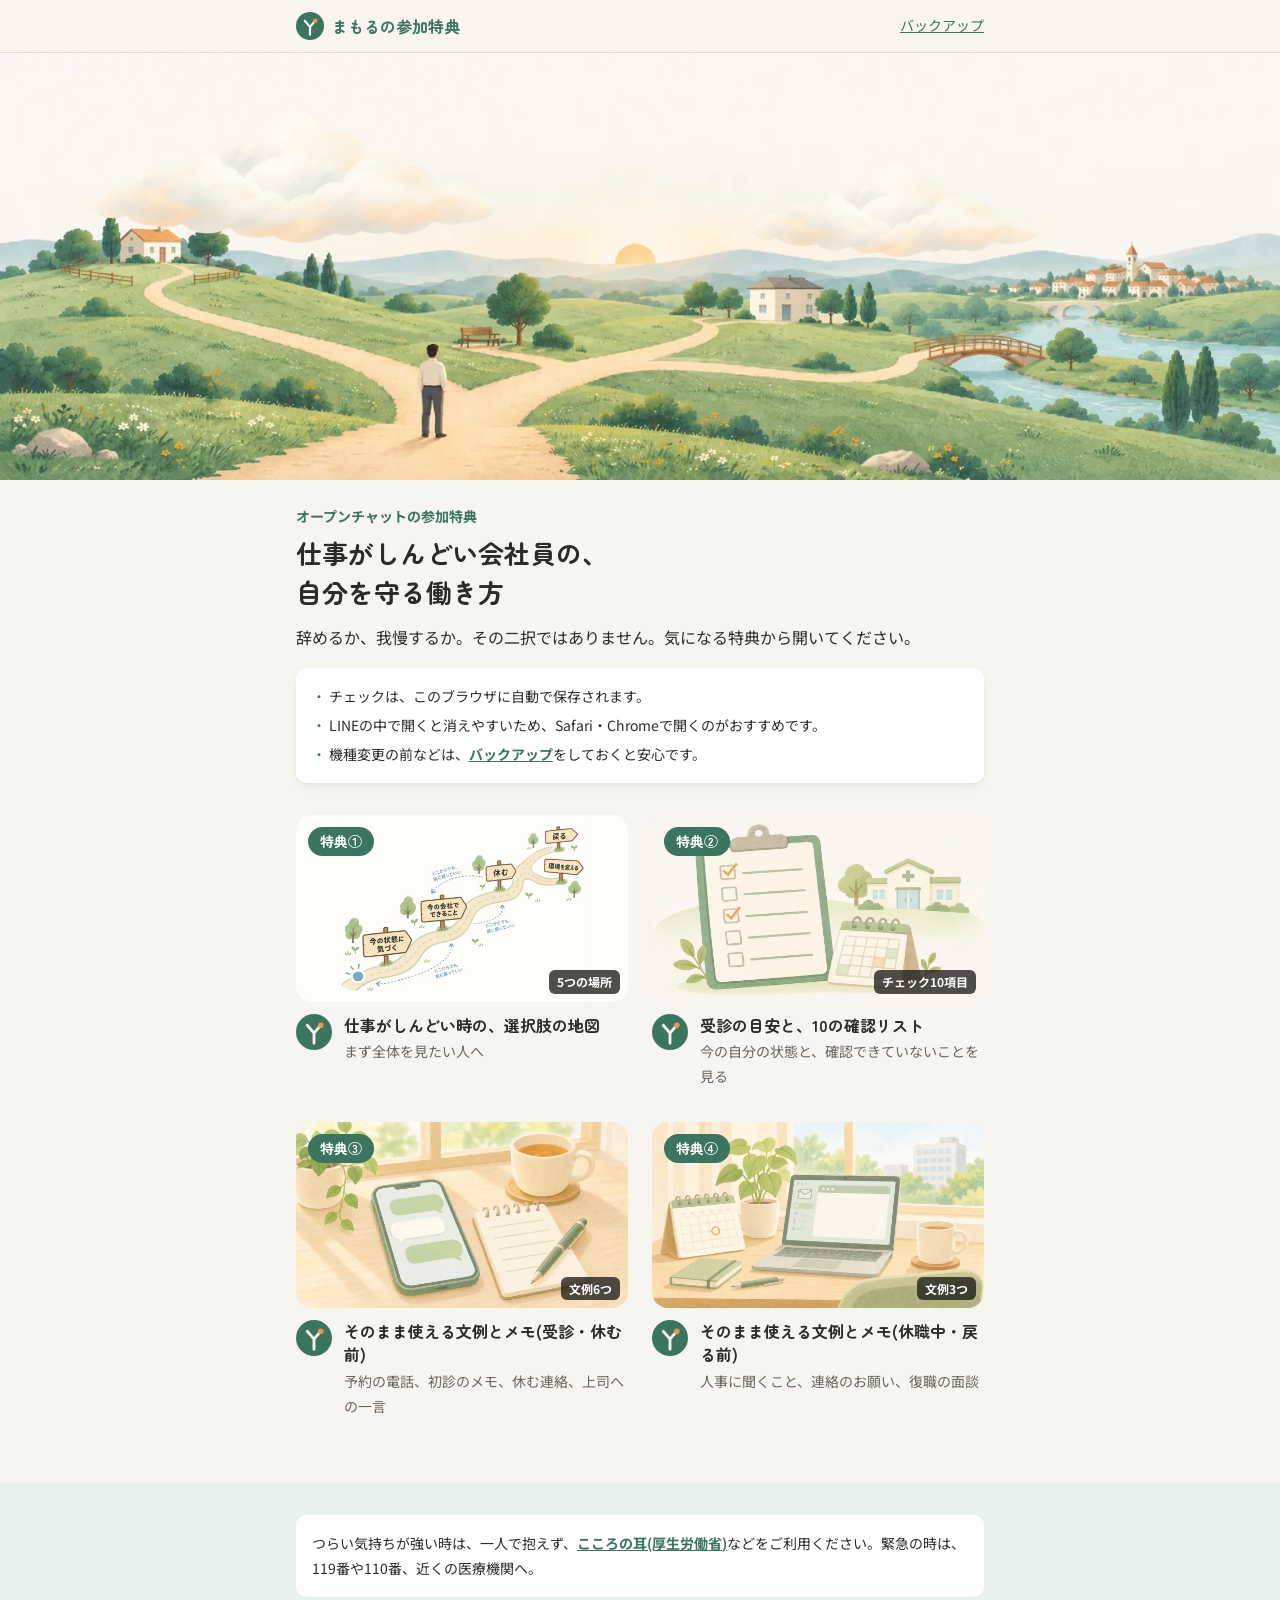
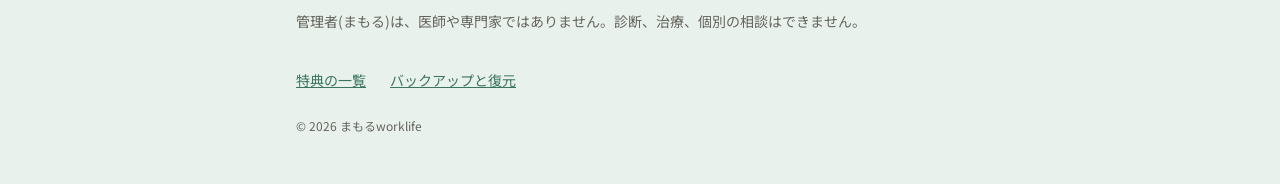
==== index.html @ d91095e0 "Add files via upload" ====
<!DOCTYPE html>
<html lang="ja">
<head>
<meta charset="UTF-8">
<meta name="viewport" content="width=device-width, initial-scale=1">
<meta name="robots" content="noindex, nofollow">
<title>まもるの参加特典 | 仕事がしんどい会社員の、自分を守る働き方</title>
<meta name="description" content="オープンチャット「仕事がしんどい会社員の、自分を守る働き方」の参加特典です。">
<!-- OGP:LINEでURLを貼った時のプレビュー。公開URLが決まったら og:url と og:image を「https://〜」の絶対URLに書き換える(README.md) -->
<meta property="og:type" content="website">
<meta property="og:title" content="まもるの参加特典">
<meta property="og:description" content="選択肢の地図、10の確認リスト、そのまま使える文例とメモ">
<meta property="og:image" content="assets/img/ogp.jpg">
<link rel="icon" href="favicon.svg" type="image/svg+xml">
<link rel="preconnect" href="https://fonts.googleapis.com">
<link rel="preconnect" href="https://fonts.gstatic.com" crossorigin>
<link href="https://fonts.googleapis.com/css2?family=Noto+Sans+JP:wght@400;700&family=Zen+Maru+Gothic:wght@700&display=swap" rel="stylesheet">
<link rel="stylesheet" href="assets/css/tokens.css">
<link rel="stylesheet" href="assets/css/style.css">
<script>document.documentElement.classList.add("js");</script>
</head>
<body>

<header class="site-header">
  <div class="container site-header__inner">
    <a class="site-header__logo" href="index.html"><img src="favicon.svg" alt="" width="28" height="28">まもるの参加特典</a>
    <a class="site-header__link" href="backup.html">バックアップ</a>
  </div>
</header>

<main>
  <!-- ヘッダーのイラスト(背景+流れる雲。雲は CSS の cloud-drift で動く) -->
  <div class="hero">
    <img class="hero__bg" src="assets/img/header/header-bg.webp" alt="分かれ道と地図のある、朝の景色" width="1536" height="512">
    <img class="hero__cloud hero__cloud--1" src="assets/img/header/header-cloud.webp" alt="" width="600" height="240">
    <img class="hero__cloud hero__cloud--2" src="assets/img/header/header-cloud.webp" alt="" width="600" height="240">
  </div>

  <div class="container">
    <p id="notice-storage" class="notice" hidden>このブラウザでは、チェックを保存できません。<a href="backup.html">バックアップ</a>の方法をご覧ください。</p>
    <p id="notice-line" class="notice" hidden>LINEの中で開いています。チェックを残すには、<a id="open-external" href="#">Safari・Chromeで開き直す</a>のがおすすめです。</p>

    <section class="intro">
      <p class="intro__label">オープンチャットの参加特典</p>
      <h1 class="intro__title">仕事がしんどい会社員の、<br>自分を守る働き方</h1>
      <p class="intro__lead">辞めるか、我慢するか。その二択ではありません。気になる特典から開いてください。</p>
      <ul class="intro__how">
        <li>チェックは、このブラウザに自動で保存されます。</li>
        <li>LINEの中で開くと消えやすいため、Safari・Chromeで開くのがおすすめです。</li>
        <li>機種変更の前などは、<a href="backup.html">バックアップ</a>をしておくと安心です。</li>
      </ul>
    </section>

    <!-- ===== 特典の一覧 =====
         特典を足す時は、下の <li class="thumb-card"> を1つコピーして、
         href・画像・番号・題名・補足を書き換える(README.md) -->
    <ul class="thumb-list">
      <li class="thumb-card anim">
        <a class="thumb-card__link" href="t01-map.html">
          <div class="thumb-card__media">
            <img src="assets/img/thumbs/t01.webp" alt="" width="1280" height="720" loading="lazy">
            <span class="thumb-card__no">特典①</span>
            <span class="thumb-card__badge">5つの場所</span>
          </div>
          <div class="thumb-card__body">
            <img class="thumb-card__icon" src="favicon.svg" alt="" width="36" height="36">
            <div>
              <h2 class="thumb-card__title">仕事がしんどい時の、選択肢の地図</h2>
              <p class="thumb-card__meta">まず全体を見たい人へ</p>
            </div>
          </div>
        </a>
      </li>
      <li class="thumb-card anim anim--delay1">
        <a class="thumb-card__link" href="t02-checklist.html">
          <div class="thumb-card__media">
            <img src="assets/img/thumbs/t02.webp" alt="" width="1280" height="720" loading="lazy">
            <span class="thumb-card__no">特典②</span>
            <span class="thumb-card__badge">チェック10項目</span>
          </div>
          <div class="thumb-card__body">
            <img class="thumb-card__icon" src="favicon.svg" alt="" width="36" height="36">
            <div>
              <h2 class="thumb-card__title">受診の目安と、10の確認リスト</h2>
              <p class="thumb-card__meta">今の自分の状態と、確認できていないことを見る</p>
            </div>
          </div>
        </a>
      </li>
      <li class="thumb-card anim">
        <a class="thumb-card__link" href="t03-bunrei-mae.html">
          <div class="thumb-card__media">
            <img src="assets/img/thumbs/t03.webp" alt="" width="1280" height="720" loading="lazy">
            <span class="thumb-card__no">特典③</span>
            <span class="thumb-card__badge">文例6つ</span>
          </div>
          <div class="thumb-card__body">
            <img class="thumb-card__icon" src="favicon.svg" alt="" width="36" height="36">
            <div>
              <h2 class="thumb-card__title">そのまま使える文例とメモ(受診・休む前)</h2>
              <p class="thumb-card__meta">予約の電話、初診のメモ、休む連絡、上司への一言</p>
            </div>
          </div>
        </a>
      </li>
      <li class="thumb-card anim anim--delay1">
        <a class="thumb-card__link" href="t04-bunrei-kyushoku.html">
          <div class="thumb-card__media">
            <img src="assets/img/thumbs/t04.webp" alt="" width="1280" height="720" loading="lazy">
            <span class="thumb-card__no">特典④</span>
            <span class="thumb-card__badge">文例3つ</span>
          </div>
          <div class="thumb-card__body">
            <img class="thumb-card__icon" src="favicon.svg" alt="" width="36" height="36">
            <div>
              <h2 class="thumb-card__title">そのまま使える文例とメモ(休職中・戻る前)</h2>
              <p class="thumb-card__meta">人事に聞くこと、連絡のお願い、復職の面談</p>
            </div>
          </div>
        </a>
      </li>
    </ul>
  </div>
</main>

<footer class="site-footer">
  <div class="container">
    <p class="site-footer__help">つらい気持ちが強い時は、一人で抱えず、<a href="https://kokoro.mhlw.go.jp/" target="_blank" rel="noopener">こころの耳(厚生労働省)</a>などをご利用ください。緊急の時は、119番や110番、近くの医療機関へ。</p>
    <p class="site-footer__note">管理者(まもる)は、医師や専門家ではありません。診断、治療、個別の相談はできません。</p>
    <nav class="site-footer__nav" aria-label="サイト内">
      <a href="index.html">特典の一覧</a>
      <a href="backup.html">バックアップと復元</a>
    </nav>
    <p class="site-footer__copy">© 2026 まもるworklife</p>
  </div>
</footer>

<script src="assets/js/main.js"></script>
</body>
</html>
---- assets/css/tokens.css ----
:root {

  /* =====================================================================
     まもる 参加特典サイト デザイントークン(2026-10-24)
     変数名は過去LP(SchoolOfMedicine-LP/src/tokens.css)と同じ。
     不安な気持ちで読む人が多いため、強い赤・黒を避け、緑とオフホワイトで落ち着かせる。
     ===================================================================== */

  /* ==== カラー ==== */
  --color-bg: #F7F5EF;          /* 背景:オフホワイト。白より目が疲れにくい */
  --color-primary: #3B7560;     /* 主色:落ち着いた緑。見出し・リンク・ヘッダーに使用 */
  --color-secondary: #2C5A49;   /* 主色の濃色。押した時・罫線 */
  --color-primary-tint: #E8F1EC;/* 主色の淡色。囲み・注記帯の背景 */
  --color-accent: #E59A4C;      /* アクセント:やわらかいオレンジ。ボタンとチェックだけに使う */
  --color-accent-dark: #B8722F; /* アクセントの濃色。ボタンの土台の影 */
  --color-accent-tint: #FCEFE1; /* アクセントの淡色。チェック済みの行の背景 */
  --color-text: #2B2B28;        /* 本文色 */
  --color-text-muted: #66655E;  /* 補足・注意書き */
  --color-border: #E0DCD1;      /* 区切り線 */
  --color-surface: #FFFFFF;     /* カードの背景 */

  /* ==== フォント ==== */
  --font-heading: "Zen Maru Gothic", "Hiragino Maru Gothic ProN", "Noto Sans JP", sans-serif;
  --font-body: "Noto Sans JP", "Hiragino Kaku Gothic ProN", sans-serif;
  --font-weight-heading: 700;
  --font-weight-body: 400;

  /* ==== タイポスケール(SP=375pxファースト) ==== */
  --fs-h1: 26px;
  --fs-h2: 21px;
  --fs-h3: 18px;
  --fs-body: 16px;
  --fs-small: 14px;
  --fs-xs: 12px;
  --lh-heading: 1.5;
  --lh-body: 1.8;

  /* ==== 余白(8px基準) ==== */
  --space-xs: 8px;
  --space-sm: 12px;
  --space-md: 16px;
  --space-lg: 24px;
  --space-xl: 32px;
  --space-2xl: 48px;
  --space-3xl: 64px;
  --container-padding: 16px;
  --container-max: 720px;       /* PCでも読みやすい幅に抑える */

  /* ==== 角丸 ==== */
  --radius-sm: 6px;
  --radius-md: 10px;
  --radius-lg: 16px;
  --radius-full: 999px;

  /* ==== 影 ==== */
  --shadow-card: 0 1px 2px rgba(43, 43, 40, .06), 0 4px 14px -6px rgba(43, 43, 40, .14);

  /* ==== タップ領域 ==== */
  --tap-min: 44px;
}
---- assets/css/style.css ----
@charset "UTF-8";

/* =====================================================================
   まもる 参加特典サイト — style.css
   スマホ(375px)ファースト。PCは中央寄せ(--container-max)で表示。
   トークンは tokens.css(:root)を参照。色/フォント/余白は直書きしない。
   目次
   1) reset / base
   2) 共通パーツ(ヘッダー・フッター・案内・ボタン)
   3) トップページ(ヒーロー・サムネイル一覧)
   4) 特典ページ共通(ページの頭・セクション・注意書き・前後リンク)
   5) 特典①:地図
   6) チェックリスト
   7) 文例とコピー
   8) バックアップページ
   9) アニメーション
   ===================================================================== */

/* ---- 1) reset / base ---- */
*, *::before, *::after { box-sizing: border-box; margin: 0; padding: 0; }
html { -webkit-text-size-adjust: 100%; scroll-behavior: smooth; }
img, picture, svg { display: block; max-width: 100%; height: auto; }
ul, ol { list-style: none; }
a { color: inherit; }
button, input, textarea { font: inherit; color: inherit; }
p { text-wrap: pretty; }
[hidden] { display: none !important; }

:focus-visible { outline: 3px solid var(--color-primary); outline-offset: 2px; border-radius: 2px; }

body {
  font-family: var(--font-body);
  font-weight: var(--font-weight-body);
  font-size: var(--fs-body);
  line-height: var(--lh-body);
  color: var(--color-text);
  background: var(--color-bg);
}

.container {
  width: 100%;
  max-width: var(--container-max);
  margin-inline: auto;
  padding-inline: var(--container-padding);
}

/* ---- 2) 共通パーツ ---- */
.site-header {
  position: sticky;
  top: 0;
  z-index: 10;
  background: rgba(247, 245, 239, .94);
  border-bottom: 1px solid var(--color-border);
  backdrop-filter: blur(6px);
}
.site-header__inner {
  display: flex;
  align-items: center;
  justify-content: space-between;
  min-height: 52px;
}
.site-header__logo {
  display: flex;
  align-items: center;
  gap: var(--space-xs);
  font-family: var(--font-heading);
  font-weight: var(--font-weight-heading);
  color: var(--color-primary);
  text-decoration: none;
}
.site-header__logo img { width: 28px; height: 28px; }
.site-header__link {
  display: inline-flex;
  align-items: center;
  min-height: var(--tap-min);
  font-size: var(--fs-small);
  color: var(--color-primary);
}

/* 案内(保存できない時・LINEの中で開いた時) */
.notice {
  margin-top: var(--space-md);
  padding: var(--space-sm) var(--space-md);
  border-radius: var(--radius-md);
  font-size: var(--fs-small);
  background: var(--color-accent-tint);
  border: 1px solid #F1D2AF;
}
.notice a { color: var(--color-secondary); font-weight: 700; }

/* ボタン(押せる質感。lp-coding2のCTAルールを軽めに適用) */
.btn {
  display: inline-flex;
  align-items: center;
  justify-content: center;
  gap: 6px;
  min-height: var(--tap-min);
  padding: 8px 20px;
  border: 0;
  border-radius: var(--radius-full);
  font-weight: 700;
  font-size: var(--fs-small);
  cursor: pointer;
  text-decoration: none;
  transition: transform .15s ease, box-shadow .15s ease, background-color .15s ease;
}
.btn--accent {
  color: var(--color-text);
  background: linear-gradient(180deg, #F0B371, var(--color-accent));
  box-shadow: 0 2px 0 rgba(255, 255, 255, .4) inset, 0 3px 0 var(--color-accent-dark), 0 8px 14px -6px rgba(0, 0, 0, .3);
}
.btn--accent:hover { transform: translateY(-1px); }
.btn--accent:active { transform: translateY(2px); box-shadow: 0 2px 0 rgba(255, 255, 255, .4) inset, 0 1px 0 var(--color-accent-dark); }
.btn--ghost {
  color: var(--color-primary);
  background: var(--color-surface);
  box-shadow: 0 0 0 1.5px var(--color-primary) inset;
}
.btn--ghost:hover { background: var(--color-primary-tint); }
.btn--quiet {
  color: var(--color-text-muted);
  background: transparent;
  box-shadow: 0 0 0 1px var(--color-border) inset;
}
.btn.is-done { color: #fff; background: var(--color-primary); box-shadow: none; }

.site-footer {
  margin-top: var(--space-3xl);
  padding-block: var(--space-xl) var(--space-2xl);
  background: var(--color-primary-tint);
  font-size: var(--fs-small);
  color: var(--color-text-muted);
}
.site-footer__help {
  padding: var(--space-md);
  border-radius: var(--radius-md);
  background: var(--color-surface);
  color: var(--color-text);
}
.site-footer__help a { color: var(--color-primary); font-weight: 700; }
.site-footer__note { margin-top: var(--space-sm); }
.site-footer__nav {
  display: flex;
  flex-wrap: wrap;
  gap: 0 var(--space-lg);
  margin-top: var(--space-lg);
}
.site-footer__nav a { display: inline-flex; align-items: center; min-height: var(--tap-min); color: var(--color-primary); }
.site-footer__copy { margin-top: var(--space-sm); font-size: var(--fs-xs); }

/* ---- 3) トップページ ---- */
.hero {
  position: relative;
  overflow: hidden;
  aspect-ratio: 3 / 1;
  background: var(--color-primary-tint);
}
.hero__bg { width: 100%; height: 100%; object-fit: cover; }
.hero__cloud {
  position: absolute;
  width: 34%;
  height: auto;
  pointer-events: none;
}
.hero__cloud--1 { top: 8%; left: 6%; }
.hero__cloud--2 { top: 22%; left: 58%; width: 24%; opacity: .85; }

.intro { padding-top: var(--space-lg); }
.intro__label {
  font-size: var(--fs-small);
  font-weight: 700;
  color: var(--color-primary);
}
.intro__title {
  margin-top: 4px;
  font-family: var(--font-heading);
  font-weight: var(--font-weight-heading);
  font-size: var(--fs-h1);
  line-height: var(--lh-heading);
}
.intro__lead { margin-top: var(--space-sm); }
.intro__how {
  margin-top: var(--space-md);
  padding: var(--space-md);
  border-radius: var(--radius-md);
  background: var(--color-surface);
  font-size: var(--fs-small);
  box-shadow: var(--shadow-card);
}
.intro__how li { position: relative; padding-left: 1.2em; }
.intro__how li + li { margin-top: 4px; }
.intro__how li::before { content: "・"; position: absolute; left: 0; color: var(--color-primary); }
.intro__how a { color: var(--color-primary); font-weight: 700; }

/* サムネイル一覧(YouTube風:画像の下にアイコン+題名+補足) */
.thumb-list {
  display: grid;
  gap: var(--space-xl) var(--space-lg);
  margin-top: var(--space-xl);
}
.thumb-card { position: relative; }
.thumb-card__link { display: block; text-decoration: none; border-radius: var(--radius-lg); }
.thumb-card__media {
  position: relative;
  overflow: hidden;
  aspect-ratio: 16 / 9;
  border-radius: var(--radius-lg);
  background: var(--color-primary-tint);
}
.thumb-card__media img { width: 100%; height: 100%; object-fit: cover; transition: transform .3s ease; }
.thumb-card__link:hover .thumb-card__media img { transform: scale(1.03); }
.thumb-card__no {
  position: absolute;
  top: var(--space-sm);
  left: var(--space-sm);
  padding: 2px 12px;
  border-radius: var(--radius-full);
  background: var(--color-primary);
  color: #fff;
  font-family: var(--font-heading);
  font-weight: 700;
  font-size: var(--fs-small);
}
.thumb-card__badge {
  position: absolute;
  right: var(--space-xs);
  bottom: var(--space-xs);
  padding: 1px 8px;
  border-radius: var(--radius-sm);
  background: rgba(30, 30, 28, .78);
  color: #fff;
  font-size: var(--fs-xs);
  font-weight: 700;
}
.thumb-card__body {
  display: grid;
  grid-template-columns: 36px 1fr;
  gap: var(--space-sm);
  margin-top: var(--space-sm);
}
.thumb-card__icon { width: 36px; height: 36px; }
.thumb-card__title {
  font-family: var(--font-heading);
  font-weight: var(--font-weight-heading);
  font-size: var(--fs-h3);
  line-height: 1.45;
}
.thumb-card__meta { margin-top: 2px; font-size: var(--fs-small); color: var(--color-text-muted); }

@media (min-width: 640px) {
  .thumb-list { grid-template-columns: repeat(2, 1fr); }
  .thumb-card__title { font-size: var(--fs-body); }
}

/* ---- 4) 特典ページ共通 ---- */
.back-link {
  display: inline-flex;
  align-items: center;
  min-height: var(--tap-min);
  margin-top: var(--space-xs);
  font-size: var(--fs-small);
  color: var(--color-primary);
}
.page-head__media {
  overflow: hidden;
  aspect-ratio: 16 / 9;
  border-radius: var(--radius-lg);
  background: var(--color-primary-tint);
}
.page-head__media img { width: 100%; height: 100%; object-fit: cover; }
.page-head__no {
  display: inline-block;
  margin-top: var(--space-md);
  padding: 2px 12px;
  border-radius: var(--radius-full);
  background: var(--color-primary);
  color: #fff;
  font-family: var(--font-heading);
  font-weight: 700;
  font-size: var(--fs-small);
}
.page-head__title {
  margin-top: var(--space-xs);
  font-family: var(--font-heading);
  font-weight: var(--font-weight-heading);
  font-size: var(--fs-h1);
  line-height: var(--lh-heading);
}
.page-head__lead { margin-top: var(--space-sm); }

.section { margin-top: var(--space-2xl); }
.section__title {
  display: flex;
  align-items: center;
  gap: var(--space-sm);
  font-family: var(--font-heading);
  font-weight: var(--font-weight-heading);
  font-size: var(--fs-h2);
  line-height: var(--lh-heading);
}
.section__icon { flex: none; width: 56px; height: 56px; }
.section__lead { margin-top: var(--space-sm); }
.section__note { margin-top: var(--space-sm); font-size: var(--fs-small); color: var(--color-text-muted); }

.box {
  margin-top: var(--space-md);
  padding: var(--space-md) var(--space-lg);
  border-radius: var(--radius-md);
  background: var(--color-primary-tint);
}
.box__title { font-weight: 700; color: var(--color-secondary); }

.save-tools {
  display: flex;
  flex-wrap: wrap;
  align-items: center;
  gap: var(--space-sm);
  margin-top: var(--space-lg);
  font-size: var(--fs-small);
  color: var(--color-text-muted);
}
.save-tools a { color: var(--color-primary); font-weight: 700; }

.disclaimer {
  margin-top: var(--space-2xl);
  padding-top: var(--space-lg);
  border-top: 1px solid var(--color-border);
  font-size: var(--fs-small);
  color: var(--color-text-muted);
}
.disclaimer p + p { margin-top: 4px; }

.pager {
  display: grid;
  grid-template-columns: 1fr 1fr;
  gap: var(--space-sm);
  margin-top: var(--space-xl);
}
.pager a {
  display: flex;
  flex-direction: column;
  justify-content: center;
  min-height: 64px;
  padding: var(--space-sm) var(--space-md);
  border-radius: var(--radius-md);
  background: var(--color-surface);
  box-shadow: var(--shadow-card);
  font-size: var(--fs-small);
  font-weight: 700;
  text-decoration: none;
}
.pager a span { font-size: var(--fs-xs); font-weight: 400; color: var(--color-text-muted); }
.pager__next { grid-column: 2; text-align: right; }

/* ---- 5) 特典①:地図(縦の道でつなぐ) ---- */
.map-steps { position: relative; margin-top: var(--space-xl); }
.map-steps::before {
  content: "";
  position: absolute;
  top: 28px;
  bottom: 28px;
  left: 35px;
  width: 4px;
  border-radius: 2px;
  background: repeating-linear-gradient(180deg, var(--color-primary) 0 10px, transparent 10px 18px);
  transform-origin: top;
}
.map-step {
  position: relative;
  display: grid;
  grid-template-columns: 74px 1fr;
  gap: var(--space-md);
  align-items: start;
}
.map-step + .map-step { margin-top: var(--space-xl); }
.map-step__icon {
  width: 74px;
  height: 74px;
  border-radius: 50%;
  background: var(--color-surface);
  box-shadow: var(--shadow-card);
}
.map-step__no { font-size: var(--fs-small); font-weight: 700; color: var(--color-primary); }
.map-step__title {
  font-family: var(--font-heading);
  font-weight: var(--font-weight-heading);
  font-size: var(--fs-h3);
  line-height: var(--lh-heading);
}
.map-step__text { margin-top: 4px; }
.map-note {
  margin-top: var(--space-xl);
  padding: var(--space-sm) var(--space-md);
  border-radius: var(--radius-full);
  background: var(--color-primary-tint);
  color: var(--color-secondary);
  font-family: var(--font-heading);
  font-weight: 700;
  text-align: center;
}

/* ---- 6) チェックリスト(行全体を押せる) ---- */
.checklist { margin-top: var(--space-md); }
.checklist li + li { margin-top: var(--space-xs); }
.check {
  display: grid;
  grid-template-columns: 28px 1fr;
  gap: var(--space-sm);
  align-items: start;
  min-height: var(--tap-min);
  padding: var(--space-sm) var(--space-md);
  border-radius: var(--radius-md);
  background: var(--color-surface);
  box-shadow: var(--shadow-card);
  cursor: pointer;
  transition: background-color .2s ease;
}
.check__box {
  appearance: none;
  -webkit-appearance: none;
  position: relative;
  width: 28px;
  height: 28px;
  margin-top: 1px;
  border: 2px solid #B9B4A6;
  border-radius: var(--radius-sm);
  background: var(--color-surface);
  cursor: pointer;
  transition: background-color .2s ease, border-color .2s ease;
}
.check__box::after {
  content: "";
  position: absolute;
  left: 8px;
  top: 3px;
  width: 8px;
  height: 14px;
  border: solid #fff;
  border-width: 0 3px 3px 0;
  transform: rotate(45deg) scale(0);
  transition: transform .2s ease;
}
.check__box:checked { background: var(--color-accent); border-color: var(--color-accent-dark); }
.check__box:checked::after { transform: rotate(45deg) scale(1); }
.check:has(.check__box:checked) { background: var(--color-accent-tint); }
.check__text { line-height: 1.7; }
.check__sub { display: block; font-size: var(--fs-small); color: var(--color-text-muted); }

/* ---- 7) 文例とコピー ---- */
.bunrei { margin-top: var(--space-lg); }
.bunrei__label { font-size: var(--fs-small); font-weight: 700; color: var(--color-text-muted); }
.bunrei__text {
  margin-top: 4px;
  padding: var(--space-md);
  border-left: 4px solid var(--color-primary);
  border-radius: 0 var(--radius-md) var(--radius-md) 0;
  background: var(--color-surface);
  box-shadow: var(--shadow-card);
  white-space: pre-line;
}
.bunrei__actions { margin-top: var(--space-xs); text-align: right; }
.tips { margin-top: var(--space-sm); font-size: var(--fs-small); }
.tips li { position: relative; padding-left: 1.2em; }
.tips li::before { content: "・"; position: absolute; left: 0; }
.memo-voice {
  display: grid;
  grid-template-columns: 44px 1fr;
  gap: var(--space-sm);
  margin-top: var(--space-md);
  padding: var(--space-sm) var(--space-md);
  border-radius: var(--radius-md);
  background: var(--color-primary-tint);
  font-size: var(--fs-small);
}
.memo-voice img { width: 44px; height: 44px; }
.memo-voice strong { color: var(--color-secondary); }

/* ---- 8) バックアップページ ---- */
.field { margin-top: var(--space-md); }
.field__label { display: block; font-weight: 700; font-size: var(--fs-small); }
.field__input {
  display: block;
  width: 100%;
  margin-top: 4px;
  padding: var(--space-sm);
  border: 1.5px solid var(--color-border);
  border-radius: var(--radius-md);
  background: var(--color-surface);
  font-family: ui-monospace, SFMono-Regular, Menlo, Consolas, monospace;
  font-size: var(--fs-small);
  word-break: break-all;
}
textarea.field__input { min-height: 96px; resize: vertical; }
.field__actions { display: flex; flex-wrap: wrap; gap: var(--space-xs); margin-top: var(--space-xs); }
.status { margin-top: var(--space-sm); font-size: var(--fs-small); font-weight: 700; color: var(--color-secondary); }
.status.is-error { color: #A4472B; }
.steps-howto { margin-top: var(--space-sm); counter-reset: howto; font-size: var(--fs-small); }
.steps-howto li { position: relative; padding-left: 1.8em; counter-increment: howto; }
.steps-howto li + li { margin-top: 4px; }
.steps-howto li::before {
  content: counter(howto);
  position: absolute;
  left: 0;
  top: .2em;
  width: 1.4em;
  height: 1.4em;
  border-radius: 50%;
  background: var(--color-primary);
  color: #fff;
  font-size: var(--fs-xs);
  line-height: 1.4em;
  text-align: center;
}

/* ---- 9) アニメーション ----
   .anim は main.js が画面に入った時に .is-in を付ける。
   隠すのは main.js が <html> に .js を付けた時だけ(JSが動かなくても表示される)。
   「動きを減らす」設定の人には動かさない(最後の media query)。 */
.js .anim { opacity: 0; transform: translateY(16px); transition: opacity .6s ease, transform .6s ease; }
.js .anim.is-in { opacity: 1; transform: none; }
.anim--delay1 { transition-delay: .12s; }
.anim--delay2 { transition-delay: .24s; }

/* ふわふわ浮く(イラスト) */
.float { animation: float 4.5s ease-in-out infinite; }
@keyframes float {
  0%, 100% { transform: translateY(0); }
  50% { transform: translateY(-6px); }
}

/* ヘッダーの雲がゆっくり流れる */
.hero__cloud--1 { animation: cloud-drift 38s linear infinite; }
.hero__cloud--2 { animation: cloud-drift 52s linear infinite reverse; }
@keyframes cloud-drift {
  0% { transform: translateX(-8%); }
  50% { transform: translateX(8%); }
  100% { transform: translateX(-8%); }
}

/* 地図の道が上から伸びる */
.js .map-steps.anim { opacity: 1; transform: none; }
.js .map-steps.anim::before { transform: scaleY(0); transition: transform 1.6s ease; }
.js .map-steps.anim.is-in::before { transform: scaleY(1); }
.js .map-steps.anim .map-step { opacity: 0; transform: translateX(-10px); transition: opacity .5s ease, transform .5s ease; }
.js .map-steps.anim.is-in .map-step { opacity: 1; transform: none; }
.js .map-steps.anim.is-in .map-step:nth-child(2) { transition-delay: .3s; }
.js .map-steps.anim.is-in .map-step:nth-child(3) { transition-delay: .6s; }
.js .map-steps.anim.is-in .map-step:nth-child(4) { transition-delay: .9s; }
.js .map-steps.anim.is-in .map-step:nth-child(5) { transition-delay: 1.2s; }

/* チェックを付けた時に小さく弾む */
.check__box:checked { animation: pop .25s ease; }
@keyframes pop {
  0% { transform: scale(1); }
  50% { transform: scale(1.15); }
  100% { transform: scale(1); }
}

@media (prefers-reduced-motion: reduce) {
  *, *::before, *::after { animation: none !important; transition: none !important; }
  .js .anim, .js .map-steps.anim .map-step { opacity: 1; transform: none; }
  .js .map-steps.anim::before { transform: none; }
}
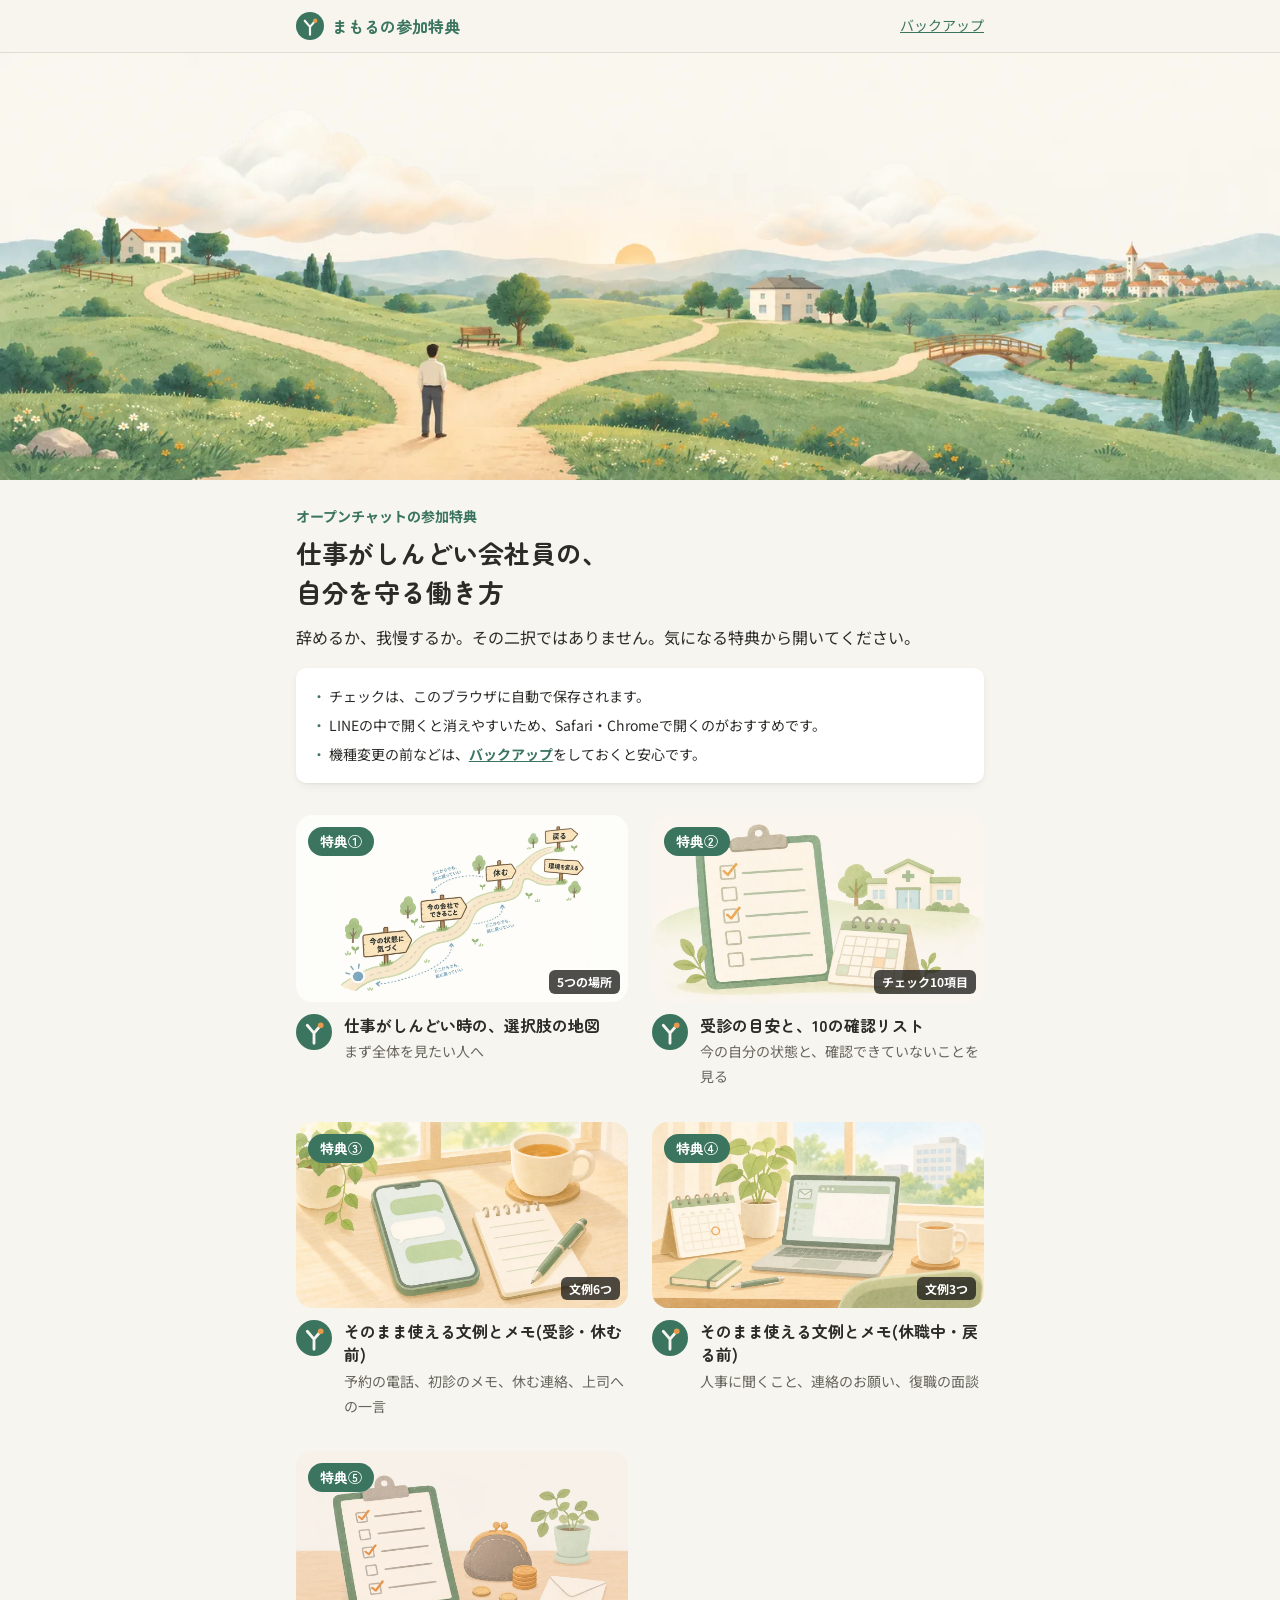
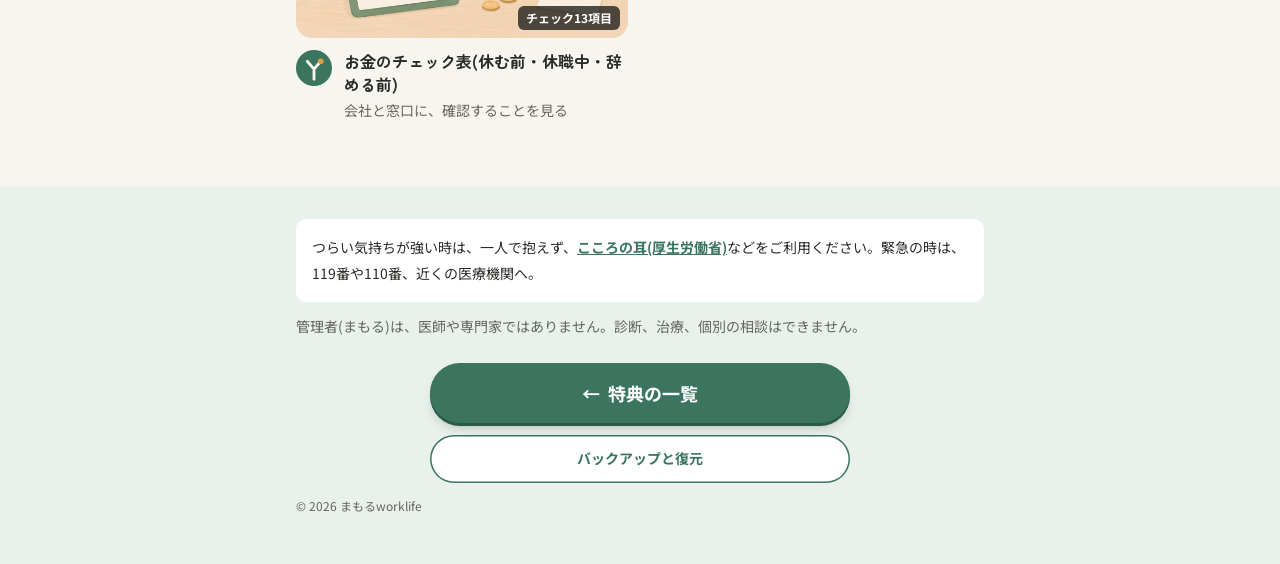
==== commit a3ecc37a: "特典⑤お金のチェック表を追加する" ====
--- a/index.html
+++ b/index.html
@@ -6,11 +6,12 @@
 <meta name="robots" content="noindex, nofollow">
 <title>まもるの参加特典 | 仕事がしんどい会社員の、自分を守る働き方</title>
 <meta name="description" content="オープンチャット「仕事がしんどい会社員の、自分を守る働き方」の参加特典です。">
-<!-- OGP:LINEでURLを貼った時のプレビュー。公開URLが決まったら og:url と og:image を「https://〜」の絶対URLに書き換える(README.md) -->
+<!-- OGP:LINEでURLを貼った時のプレビュー。og:url と og:image は公開URL(https://mamoru-worklife.github.io/)の絶対URLにする -->
 <meta property="og:type" content="website">
 <meta property="og:title" content="まもるの参加特典">
-<meta property="og:description" content="選択肢の地図、10の確認リスト、そのまま使える文例とメモ">
-<meta property="og:image" content="assets/img/ogp.jpg">
+<meta property="og:description" content="選択肢の地図、10の確認リスト、そのまま使える文例とメモ、お金のチェック表">
+<meta property="og:url" content="https://mamoru-worklife.github.io/">
+<meta property="og:image" content="https://mamoru-worklife.github.io/assets/img/ogp.jpg">
 <link rel="icon" href="favicon.svg" type="image/svg+xml">
 <link rel="preconnect" href="https://fonts.googleapis.com">
 <link rel="preconnect" href="https://fonts.gstatic.com" crossorigin>
@@ -119,6 +120,22 @@
           </div>
         </a>
       </li>
+      <li class="thumb-card anim">
+        <a class="thumb-card__link" href="t05-money.html">
+          <div class="thumb-card__media">
+            <img src="assets/img/thumbs/t05.webp" alt="" width="1280" height="720" loading="lazy">
+            <span class="thumb-card__no">特典⑤</span>
+            <span class="thumb-card__badge">チェック13項目</span>
+          </div>
+          <div class="thumb-card__body">
+            <img class="thumb-card__icon" src="favicon.svg" alt="" width="36" height="36">
+            <div>
+              <h2 class="thumb-card__title">お金のチェック表(休む前・休職中・辞める前)</h2>
+              <p class="thumb-card__meta">会社と窓口に、確認することを見る</p>
+            </div>
+          </div>
+        </a>
+      </li>
     </ul>
   </div>
 </main>
--- a/assets/css/style.css
+++ b/assets/css/style.css
@@ -139,13 +139,39 @@
 }
 .site-footer__help a { color: var(--color-primary); font-weight: 700; }
 .site-footer__note { margin-top: var(--space-sm); }
+/* 下のメニュー:ボタンを縦に並べる。1つ目(特典の一覧)は、一覧に戻る大きいボタンにする */
 .site-footer__nav {
   display: flex;
-  flex-wrap: wrap;
-  gap: 0 var(--space-lg);
-  margin-top: var(--space-lg);
-}
-.site-footer__nav a { display: inline-flex; align-items: center; min-height: var(--tap-min); color: var(--color-primary); }
+  flex-direction: column;
+  gap: var(--space-sm);
+  max-width: 420px;
+  margin: var(--space-lg) auto 0;
+}
+.site-footer__nav a {
+  display: flex;
+  align-items: center;
+  justify-content: center;
+  gap: 8px;
+  min-height: 48px;
+  padding: 10px 20px;
+  border-radius: var(--radius-full);
+  background: var(--color-surface);
+  box-shadow: 0 0 0 1.5px var(--color-primary) inset;
+  color: var(--color-primary);
+  font-weight: 700;
+  text-decoration: none;
+  transition: transform .15s ease, box-shadow .15s ease;
+}
+.site-footer__nav a:first-child {
+  min-height: 60px;
+  font-size: var(--fs-h3);
+  color: #fff;
+  background: var(--color-primary);
+  box-shadow: 0 3px 0 var(--color-secondary), 0 8px 14px -6px rgba(0, 0, 0, .3);
+}
+.site-footer__nav a:first-child::before { content: "←"; }
+.site-footer__nav a:first-child:hover { transform: translateY(-1px); }
+.site-footer__nav a:first-child:active { transform: translateY(2px); box-shadow: 0 1px 0 var(--color-secondary); }
 .site-footer__copy { margin-top: var(--space-sm); font-size: var(--fs-xs); }
 
 /* ---- 3) トップページ ---- */
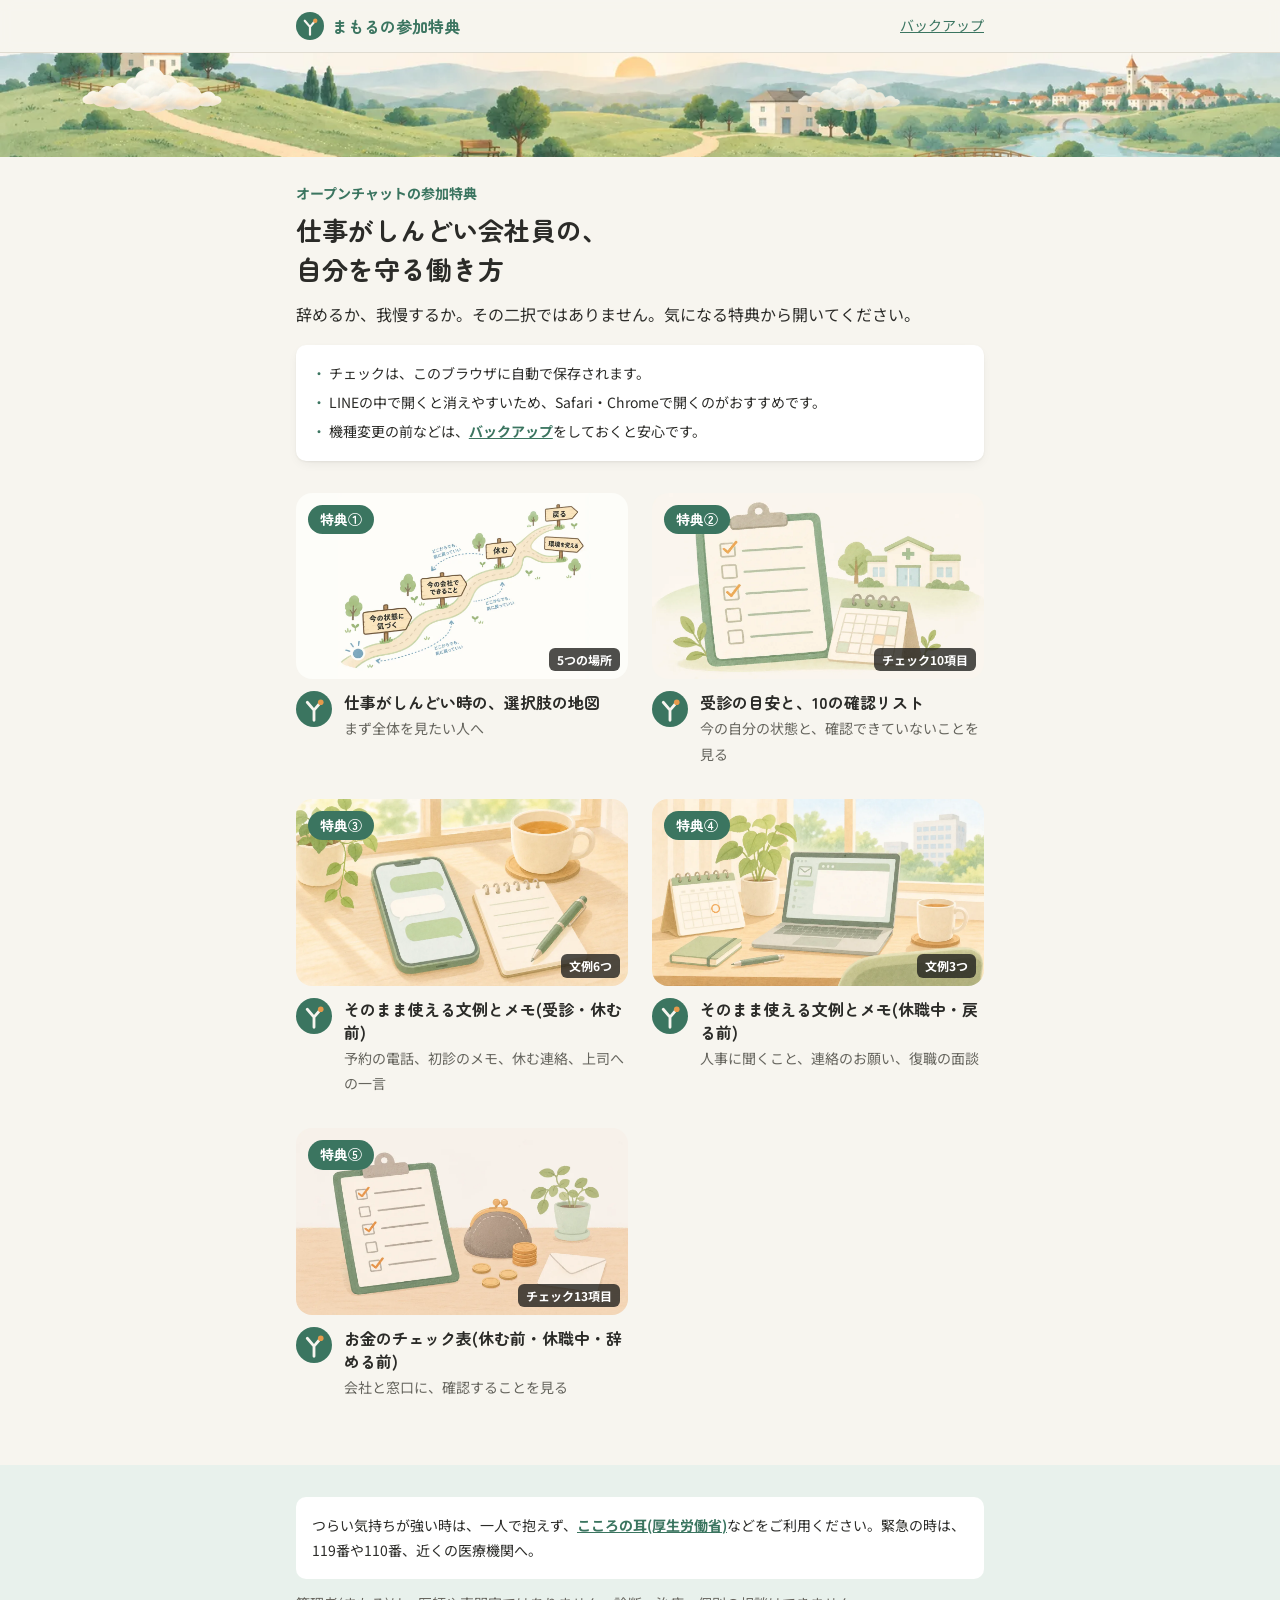
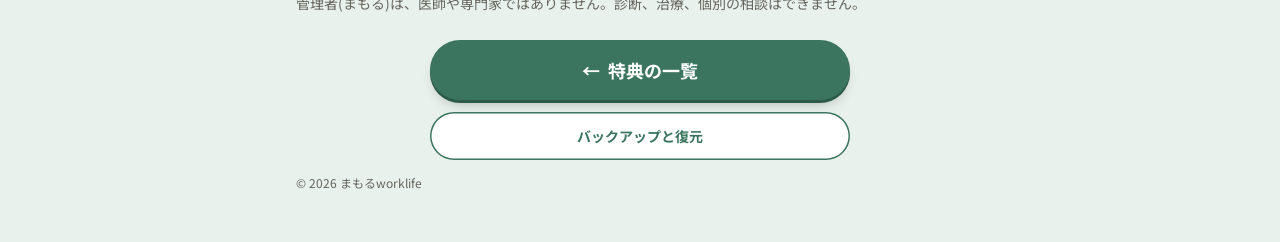
==== commit e2bcead3: "オープンチャットはじめの画面の修正" ====
--- a/index.html
+++ b/index.html
@@ -31,7 +31,7 @@
 
 <main>
   <!-- ヘッダーのイラスト(背景+流れる雲。雲は CSS の cloud-drift で動く) -->
-  <div class="hero">
+  <div class="hero hero--compact">
     <img class="hero__bg" src="assets/img/header/header-bg.webp" alt="分かれ道と地図のある、朝の景色" width="1536" height="512">
     <img class="hero__cloud hero__cloud--1" src="assets/img/header/header-cloud.webp" alt="" width="600" height="240">
     <img class="hero__cloud hero__cloud--2" src="assets/img/header/header-cloud.webp" alt="" width="600" height="240">
--- a/assets/css/style.css
+++ b/assets/css/style.css
@@ -190,6 +190,13 @@
 }
 .hero__cloud--1 { top: 8%; left: 6%; }
 .hero__cloud--2 { top: 22%; left: 58%; width: 24%; opacity: .85; }
+/* 低い帯のイラスト。PCは画面いっぱいの横幅になり、3:1のままだと背景だけで画面が埋まるため、高さを固定する(2026-11-17) */
+.hero--compact { aspect-ratio: auto; height: 72px; }
+.hero--compact .hero__bg { object-position: center 58%; }
+.hero--compact .hero__cloud { width: min(24%, 150px); }
+.hero--compact .hero__cloud--1 { top: 6%; left: 6%; }
+.hero--compact .hero__cloud--2 { top: 18%; left: 62%; width: min(16%, 110px); }
+@media (min-width: 640px) { .hero--compact { height: 104px; } }
 
 .intro { padding-top: var(--space-lg); }
 .intro__label {
